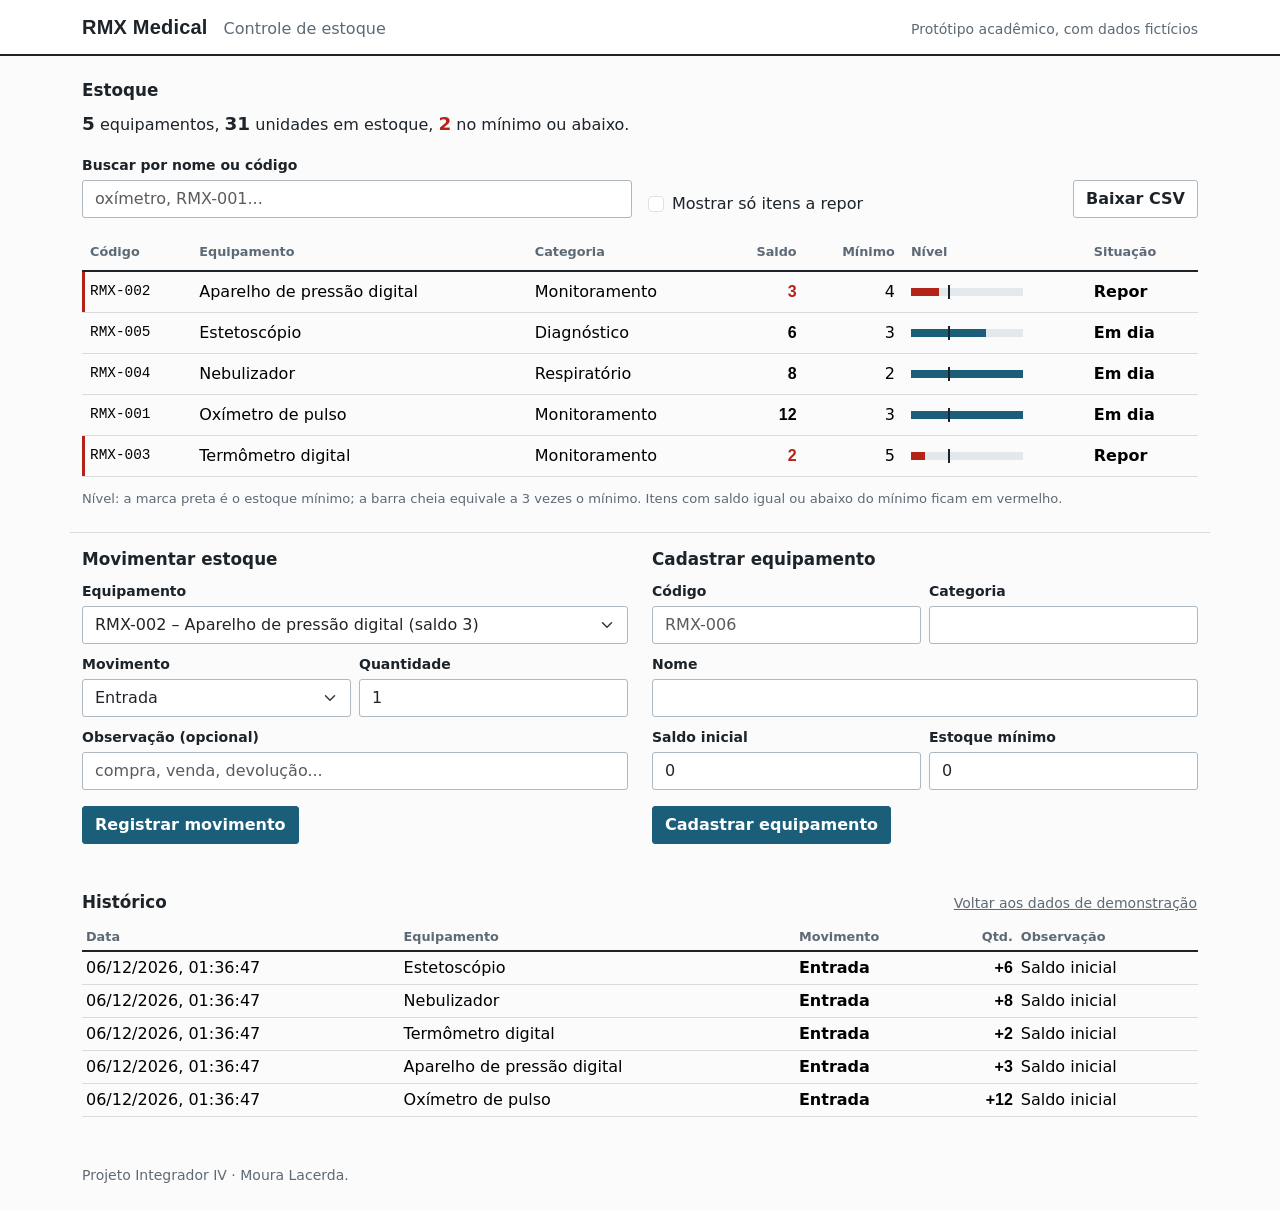
==== sistema/index.html @ 79e72b9f "Pagina de apresentacao do projeto RMX Medical (PI IV)" ====
<!DOCTYPE html>
<html lang="pt-BR">
<head>
  <meta charset="UTF-8">
  <meta name="viewport" content="width=device-width, initial-scale=1">
  <title>RMX Medical – Controle de estoque</title>
  <link rel="stylesheet" href="css/bootstrap.min.css">
  <link rel="stylesheet" href="css/estilo.css">
</head>
<body>
  <header class="barra">
    <div class="container d-flex flex-wrap align-items-baseline gap-2 gap-md-3">
      <strong class="marca">RMX Medical</strong>
      <span class="sistema">Controle de estoque</span>
      <span class="ms-md-auto nota">Protótipo acadêmico, com dados fictícios</span>
    </div>
  </header>

  <main class="container py-4">
    <div id="alerta" role="alert" aria-live="polite"></div>

    <section aria-labelledby="t-estoque" class="bloco">
      <h2 id="t-estoque">Estoque</h2>
      <p class="resumo">
        <span id="r-itens" class="num">0</span> equipamentos,
        <span id="r-unidades" class="num">0</span> unidades em estoque,
        <span id="r-repor" class="num destaque">0</span> no mínimo ou abaixo.
      </p>

      <div class="row g-3 align-items-end">
        <div class="col-12 col-md-6">
          <label for="busca" class="form-label">Buscar por nome ou código</label>
          <input id="busca" type="search" class="form-control" placeholder="oxímetro, RMX-001...">
        </div>
        <div class="col-7 col-md-3">
          <div class="form-check">
            <input class="form-check-input" type="checkbox" id="so-repor">
            <label class="form-check-label" for="so-repor">Mostrar só itens a repor</label>
          </div>
        </div>
        <div class="col-5 col-md-3 text-end">
          <button id="exportar" type="button" class="btn btn-secundario">Baixar CSV</button>
        </div>
      </div>

      <div class="table-responsive mt-3">
        <table class="table tabela align-middle mb-1">
          <thead>
            <tr>
              <th scope="col">Código</th><th scope="col">Equipamento</th><th scope="col">Categoria</th>
              <th scope="col" class="text-end">Saldo</th><th scope="col" class="text-end">Mínimo</th>
              <th scope="col">Nível</th><th scope="col">Situação</th>
            </tr>
          </thead>
          <tbody id="tabela"></tbody>
        </table>
      </div>
      <p class="legenda">Nível: a marca preta é o estoque mínimo; a barra cheia equivale a 3 vezes o mínimo. Itens com saldo igual ou abaixo do mínimo ficam em vermelho.</p>
    </section>

    <div class="row g-4">
      <section class="col-12 col-lg-6 bloco" aria-labelledby="t-mov">
        <h2 id="t-mov">Movimentar estoque</h2>
        <form id="form-mov" novalidate>
          <div class="row g-2">
            <div class="col-12"><label class="form-label" for="m-produto">Equipamento</label>
              <select id="m-produto" class="form-select" required></select></div>
            <div class="col-6"><label class="form-label" for="m-tipo">Movimento</label>
              <select id="m-tipo" class="form-select"><option value="ENTRADA">Entrada</option><option value="SAIDA">Saída</option></select></div>
            <div class="col-6"><label class="form-label" for="m-qtd">Quantidade</label>
              <input id="m-qtd" type="number" min="1" step="1" value="1" class="form-control" required></div>
            <div class="col-12"><label class="form-label" for="m-obs">Observação (opcional)</label>
              <input id="m-obs" class="form-control" maxlength="120" placeholder="compra, venda, devolução..."></div>
          </div>
          <button class="btn btn-primario mt-3" type="submit">Registrar movimento</button>
        </form>
      </section>

      <section class="col-12 col-lg-6 bloco" aria-labelledby="t-cad">
        <h2 id="t-cad">Cadastrar equipamento</h2>
        <form id="form-produto" novalidate>
          <div class="row g-2">
            <div class="col-6"><label class="form-label" for="p-codigo">Código</label>
              <input id="p-codigo" class="form-control" maxlength="20" required placeholder="RMX-006"></div>
            <div class="col-6"><label class="form-label" for="p-categoria">Categoria</label>
              <input id="p-categoria" class="form-control" maxlength="40" required></div>
            <div class="col-12"><label class="form-label" for="p-nome">Nome</label>
              <input id="p-nome" class="form-control" maxlength="80" required></div>
            <div class="col-6"><label class="form-label" for="p-saldo">Saldo inicial</label>
              <input id="p-saldo" type="number" min="0" step="1" value="0" class="form-control" required></div>
            <div class="col-6"><label class="form-label" for="p-minimo">Estoque mínimo</label>
              <input id="p-minimo" type="number" min="0" step="1" value="0" class="form-control" required></div>
          </div>
          <button class="btn btn-primario mt-3" type="submit">Cadastrar equipamento</button>
        </form>
      </section>
    </div>

    <section class="bloco mt-4" aria-labelledby="t-hist">
      <div class="d-flex justify-content-between align-items-baseline flex-wrap gap-2">
        <h2 id="t-hist" class="mb-0">Histórico</h2>
        <button id="restaurar" type="button" class="btn btn-link btn-sm p-0 desfazer">Voltar aos dados de demonstração</button>
      </div>
      <div class="table-responsive mt-2">
        <table class="table tabela table-sm align-middle mb-0">
          <thead><tr><th scope="col">Data</th><th scope="col">Equipamento</th><th scope="col">Movimento</th><th scope="col" class="text-end">Qtd.</th><th scope="col">Observação</th></tr></thead>
          <tbody id="historico"></tbody>
        </table>
      </div>
    </section>
  </main>

  <footer class="container pb-4 nota">
    Projeto Integrador IV · Moura Lacerda.
  </footer>

  <script src="app.js"></script>
</body>
</html>
---- sistema/css/estilo.css ----
:root {
  --tinta: #1c2329;
  --suave: #5d6a75;
  --linha: #d5dbe0;
  --fundo: #fbfbfc;
  --acento: #1b5e7a;
  --acento-escuro: #144860;
  --alerta: #b42318;
  --ok: #2f6f4f;
}

body {
  background: var(--fundo);
  color: var(--tinta);
  font-family: "Segoe UI", system-ui, -apple-system, Arial, sans-serif;
  font-size: 16px;
}

.num { font-family: Bahnschrift, "Segoe UI", system-ui, sans-serif; font-weight: 700; font-variant-numeric: tabular-nums; }

/* Barra de topo: texto simples, sem gradiente */
.barra { background: #fff; border-bottom: 2px solid var(--tinta); padding: 12px 0; }
.marca { font-family: Bahnschrift, "Segoe UI", sans-serif; font-size: 1.25rem; letter-spacing: .01em; }
.sistema { color: var(--suave); }
.nota { color: var(--suave); font-size: .875rem; }

h2 { font-size: 1.05rem; font-weight: 700; margin: 0 0 .6rem; }
.bloco { margin-bottom: 1.5rem; }
.bloco + .bloco, .row > .bloco { padding-top: 1rem; border-top: 1px solid var(--linha); }

.resumo { margin: 0 0 1rem; color: var(--tinta); }
.resumo .num { font-size: 1.15rem; }
.resumo .destaque { color: var(--alerta); }

/* Campos: cantos quase retos, sem sombra */
.form-label { font-size: .875rem; font-weight: 600; margin-bottom: .25rem; }
.form-control, .form-select { border-radius: 3px; border-color: #aeb8c0; }
.form-control:focus, .form-select:focus, .form-check-input:focus {
  border-color: var(--acento); box-shadow: 0 0 0 3px rgba(27, 94, 122, .25);
}
.form-check-input:checked { background-color: var(--acento); border-color: var(--acento); }

.btn { border-radius: 3px; font-weight: 600; }
.btn-primario { background: var(--acento); border-color: var(--acento); color: #fff; }
.btn-primario:hover { background: var(--acento-escuro); border-color: var(--acento-escuro); color: #fff; }
.btn-secundario { background: #fff; border: 1px solid #aeb8c0; color: var(--tinta); }
.btn-secundario:hover { border-color: var(--tinta); background: #fff; }
.desfazer { color: var(--suave); font-weight: 400; }
:focus-visible { outline: 3px solid #e0a100 !important; outline-offset: 2px; }

/* Tabelas */
.tabela { --bs-table-bg: transparent; }
.tabela thead th {
  font-size: .8rem; font-weight: 600; color: var(--suave);
  border-bottom: 2px solid var(--tinta); white-space: nowrap;
}
.tabela td { border-bottom: 1px solid var(--linha); }
.tabela tbody tr:hover td { background: #f1f4f6; }
.codigo { font-family: Consolas, "Cascadia Mono", monospace; font-size: .9rem; color: var(--suave); }
td.saldo { font-family: Bahnschrift, "Segoe UI", sans-serif; font-weight: 700; font-variant-numeric: tabular-nums; }
tr.repor td:first-child { box-shadow: inset 3px 0 0 var(--alerta); }
tr.repor td.saldo, .situacao-repor { color: var(--alerta); }
.situacao-ok { color: var(--ok); }
.situacao-repor, .situacao-ok { font-weight: 600; }

/* Marca do projeto: barra de nível do estoque em cada linha */
.nivel { position: relative; width: 112px; height: 8px; background: #e3e8ec; }
.nivel i { display: block; height: 100%; background: var(--acento); }
.nivel.baixo i { background: var(--alerta); }
.nivel::after { content: ""; position: absolute; left: 33.333%; top: -3px; bottom: -3px; width: 2px; background: var(--tinta); }

.legenda { font-size: .82rem; color: var(--suave); margin: .5rem 0 0; }

.mov-entrada { color: var(--acento); font-weight: 600; }
.mov-saida { color: #8a5a00; font-weight: 600; }

/* Aviso */
#alerta .alert { border-radius: 3px; border-width: 0 0 0 4px; }

@media (max-width: 576px) {
  .barra { padding: 10px 0; }
  .nivel { width: 80px; }
}
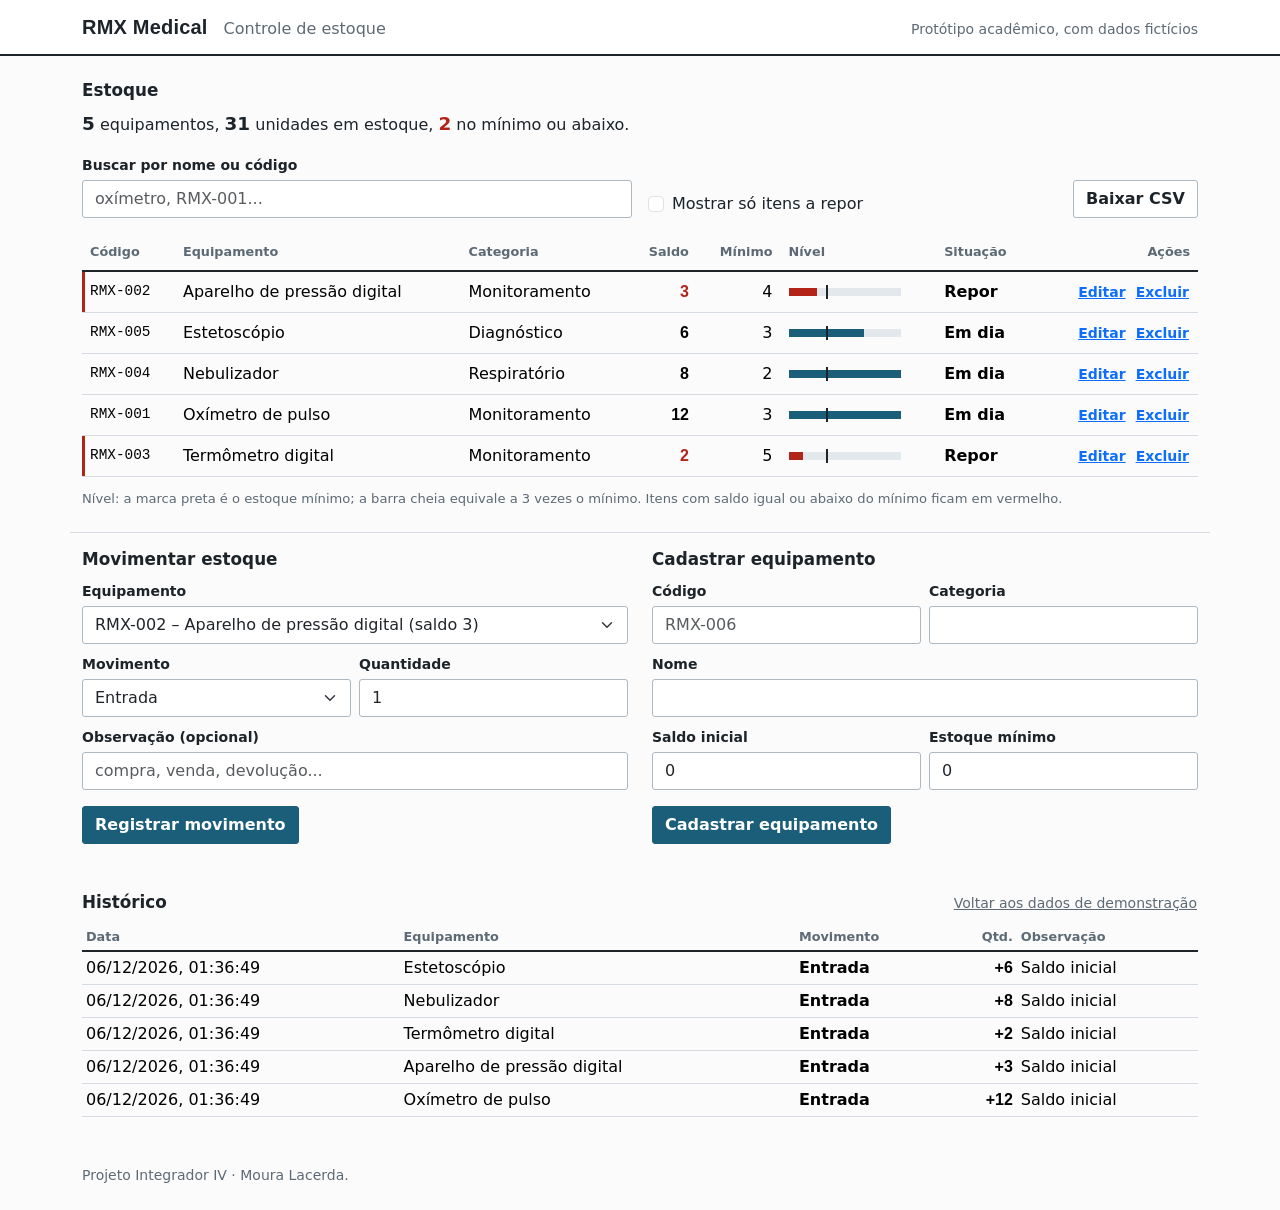
==== commit 4625dc86: "Adiciona editar e excluir ao prototipo e ajusta o retorno do responsavel" ====
--- a/sistema/index.html
+++ b/sistema/index.html
@@ -49,7 +49,7 @@
             <tr>
               <th scope="col">Código</th><th scope="col">Equipamento</th><th scope="col">Categoria</th>
               <th scope="col" class="text-end">Saldo</th><th scope="col" class="text-end">Mínimo</th>
-              <th scope="col">Nível</th><th scope="col">Situação</th>
+              <th scope="col">Nível</th><th scope="col">Situação</th><th scope="col" class="text-end">Ações</th>
             </tr>
           </thead>
           <tbody id="tabela"></tbody>
@@ -87,11 +87,13 @@
             <div class="col-12"><label class="form-label" for="p-nome">Nome</label>
               <input id="p-nome" class="form-control" maxlength="80" required></div>
             <div class="col-6"><label class="form-label" for="p-saldo">Saldo inicial</label>
-              <input id="p-saldo" type="number" min="0" step="1" value="0" class="form-control" required></div>
+              <input id="p-saldo" type="number" min="0" step="1" value="0" class="form-control" required>
+              <div id="dica-saldo" class="form-text" hidden>O saldo só muda por entrada ou saída.</div></div>
             <div class="col-6"><label class="form-label" for="p-minimo">Estoque mínimo</label>
               <input id="p-minimo" type="number" min="0" step="1" value="0" class="form-control" required></div>
           </div>
-          <button class="btn btn-primario mt-3" type="submit">Cadastrar equipamento</button>
+          <button id="btn-salvar" class="btn btn-primario mt-3" type="submit">Cadastrar equipamento</button>
+          <button id="cancelar-edicao" class="btn btn-secundario mt-3 ms-2" type="button" hidden>Cancelar</button>
         </form>
       </section>
     </div>
